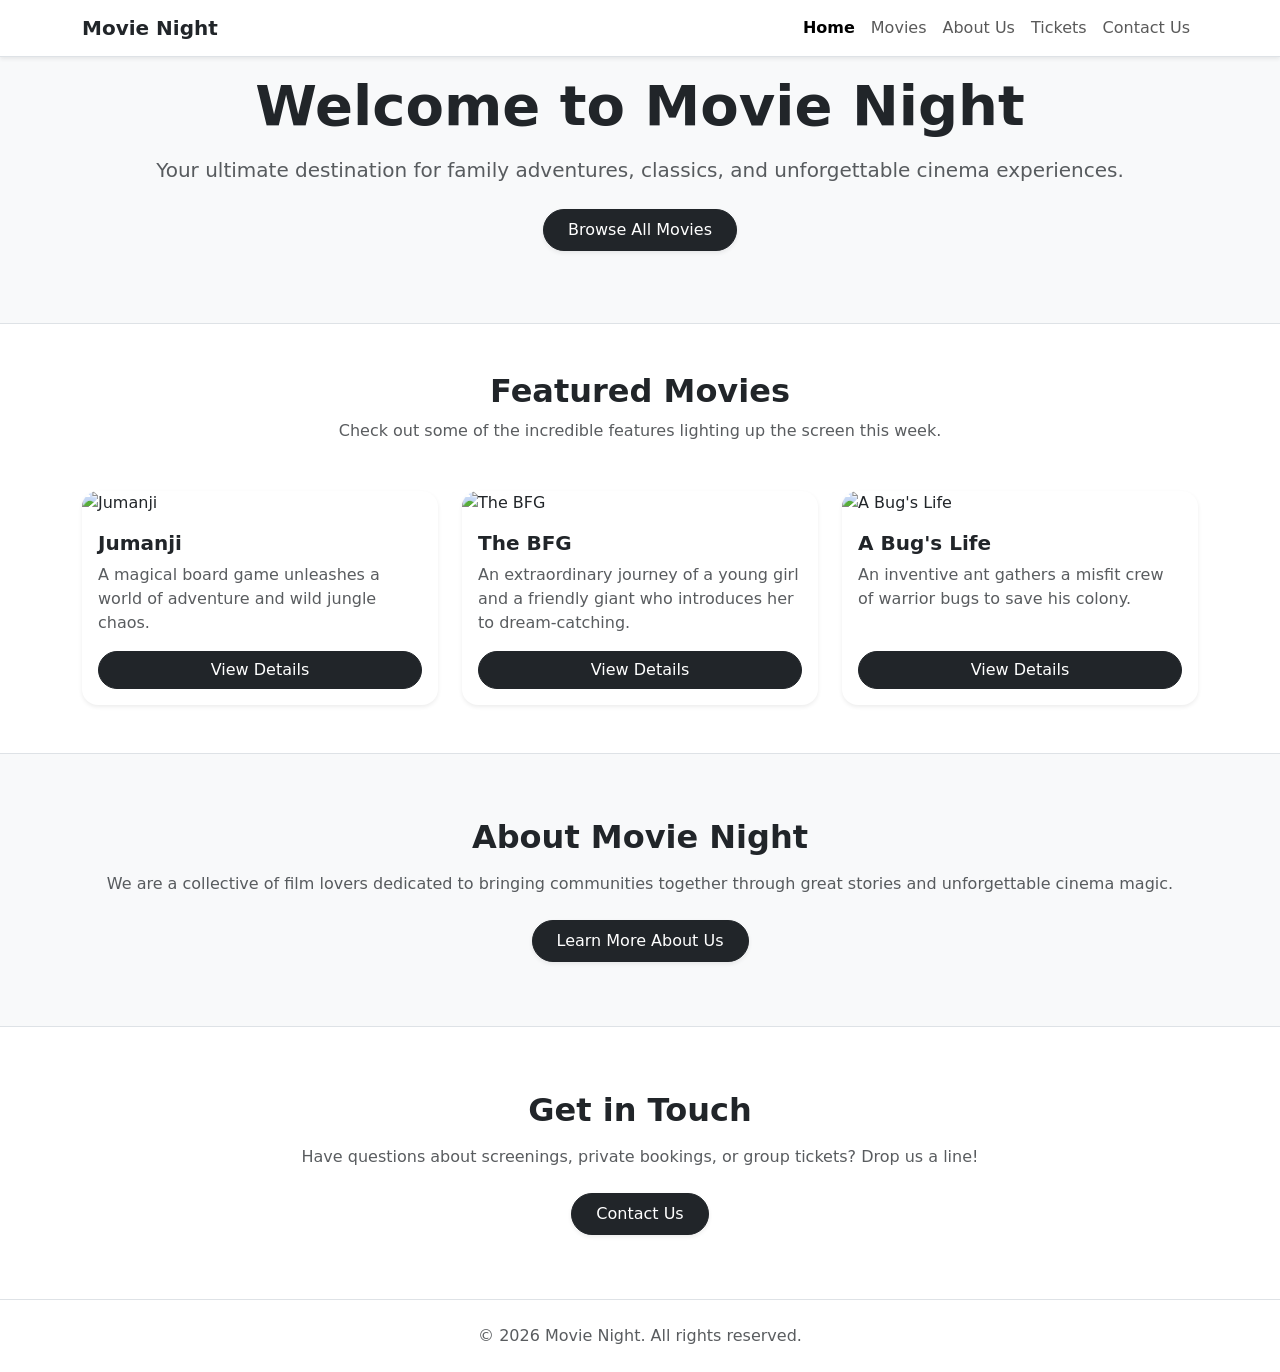
==== index.html @ 970b8ac4 "Add files via upload" ====
<!DOCTYPE html>
<html lang="en">
<head>
    <meta charset="UTF-8">
    <meta name="viewport" content="width=device-width, initial-scale=1.0">
    <title>Movie Night - Home</title>
    <link href="https://cdn.jsdelivr.net/npm/bootstrap@5.3.2/dist/css/bootstrap.min.css" rel="stylesheet">
    <link rel="stylesheet" href="css/styles.css">
</head>
<body class="bg-white text-dark">

    <header>
        <nav class="navbar navbar-expand-lg navbar-light bg-white border-bottom fixed-top shadow-sm">
            <div class="container">
                <a class="navbar-brand fw-bold text-dark" href="index.html"> Movie Night</a>
                <button class="navbar-toggler" type="button" data-bs-toggle="collapse" data-bs-target="#navbarNav" aria-controls="navbarNav" aria-expanded="false" aria-label="Toggle navigation">
                    <span class="navbar-toggler-icon"></span>
                </button>
                <div class="collapse navbar-collapse" id="navbarNav">
                    <ul class="navbar-nav ms-auto">
                        <li class="nav-item"><a class="nav-link active fw-semibold" href="index.html">Home</a></li>
                        <li class="nav-item"><a class="nav-link" href="movies.html">Movies</a></li>
                        <li class="nav-item"><a class="nav-link" href="about.html">About Us</a></li>
                        <li class="nav-item"><a class="nav-link" href="tickets.html">Tickets</a></li>
                        <li class="nav-item"><a class="nav-link" href="contactus.html">Contact Us</a></li>
                    </ul>
                </div>
            </div>
        </nav>
    </header>


    <main class="main-content-home">
        

        <section class="container-fluid bg-light py-5 text-center border-bottom position-relative overflow-hidden">
            <div class="container py-4 position-relative">
                <h1 class="display-4 fw-bold mb-3">Welcome to Movie Night</h1>
                <p class="lead text-muted mb-4">Your ultimate destination for family adventures, classics, and unforgettable cinema experiences.</p>
                <button type="button" class="btn btn-dark rounded-pill px-4 py-2 shadow-sm" onclick="location.href='movies.html'">Browse All Movies</button>
            </div>
        </section>


        <section class="container py-5">
            <div class="text-center mb-5">
                <h2 class="fw-bold">Featured Movies</h2>
                <p class="text-muted">Check out some of the incredible features lighting up the screen this week.</p>
            </div>
            <div class="row g-4">
                <div class="col-md-4">
                    <div class="card h-100 border-0 shadow-sm rounded-4 overflow-hidden">
                        <img src="images/jumanji.jpg" class="card-img-top movie-card-img" alt="Jumanji">
                        <div class="card-body d-flex flex-column">
                            <h5 class="card-title fw-bold">Jumanji</h5>
                            <p class="card-text text-muted">A magical board game unleashes a world of adventure and wild jungle chaos.</p>
                            <button type="button" class="btn btn-dark rounded-pill mt-auto" onclick="location.href='movies.html'">View Details</button>
                        </div>
                    </div>
                </div>
                <div class="col-md-4">
                    <div class="card h-100 border-0 shadow-sm rounded-4 overflow-hidden">
                        <img src="images/thebfg.jpg" class="card-img-top movie-card-img" alt="The BFG">
                        <div class="card-body d-flex flex-column">
                            <h5 class="card-title fw-bold">The BFG</h5>
                            <p class="card-text text-muted">An extraordinary journey of a young girl and a friendly giant who introduces her to dream-catching.</p>
                            <button type="button" class="btn btn-dark rounded-pill mt-auto" onclick="location.href='movies.html'">View Details</button>
                        </div>
                    </div>
                </div>
                <div class="col-md-4">
                    <div class="card h-100 border-0 shadow-sm rounded-4 overflow-hidden">
                        <img src="images/abuglife.jpg" class="card-img-top movie-card-img" alt="A Bug's Life">
                        <div class="card-body d-flex flex-column">
                            <h5 class="card-title fw-bold">A Bug's Life</h5>
                            <p class="card-text text-muted">An inventive ant gathers a misfit crew of warrior bugs to save his colony.</p>
                            <button type="button" class="btn btn-dark rounded-pill mt-auto" onclick="location.href='movies.html'">View Details</button>
                        </div>
                    </div>
                </div>
            </div>
        </section>

        <section class="bg-light py-5 border-top border-bottom">
            <div class="container text-center py-3">
                <h2 class="fw-bold mb-3">About Movie Night</h2>
                <p class="text-muted mx-auto mb-4 about-description">
                    We are a collective of film lovers dedicated to bringing communities together through great stories and unforgettable cinema magic.
                </p>
                <button type="button" class="btn btn-dark rounded-pill px-4 py-2 shadow-sm" onclick="location.href='about.html'">Learn More About Us</button>
            </div>
        </section>

        <section class="container py-5 text-center">
            <div class="py-3">
                <h2 class="fw-bold mb-3">Get in Touch</h2>
                <p class="text-muted mb-4">Have questions about screenings, private bookings, or group tickets? Drop us a line!</p>
                <button type="button" class="btn btn-dark rounded-pill px-4 py-2 shadow-sm" onclick="location.href='contactus.html'">Contact Us</button>
            </div>
        </section>

    </main>

    <footer class="bg-white text-dark text-center py-4 border-top">
        <div class="container">
            <p class="mb-0 text-muted">&copy; 2026 Movie Night. All rights reserved.</p>
        </div>
    </footer>

    <script src="https://code.jquery.com/jquery-3.7.1.min.js"></script>
    <script src="https://cdn.jsdelivr.net/npm/bootstrap@5.3.2/dist/js/bootstrap.bundle.min.js"></script>
    <script src="js/app.js"></script>
</body>
</html>
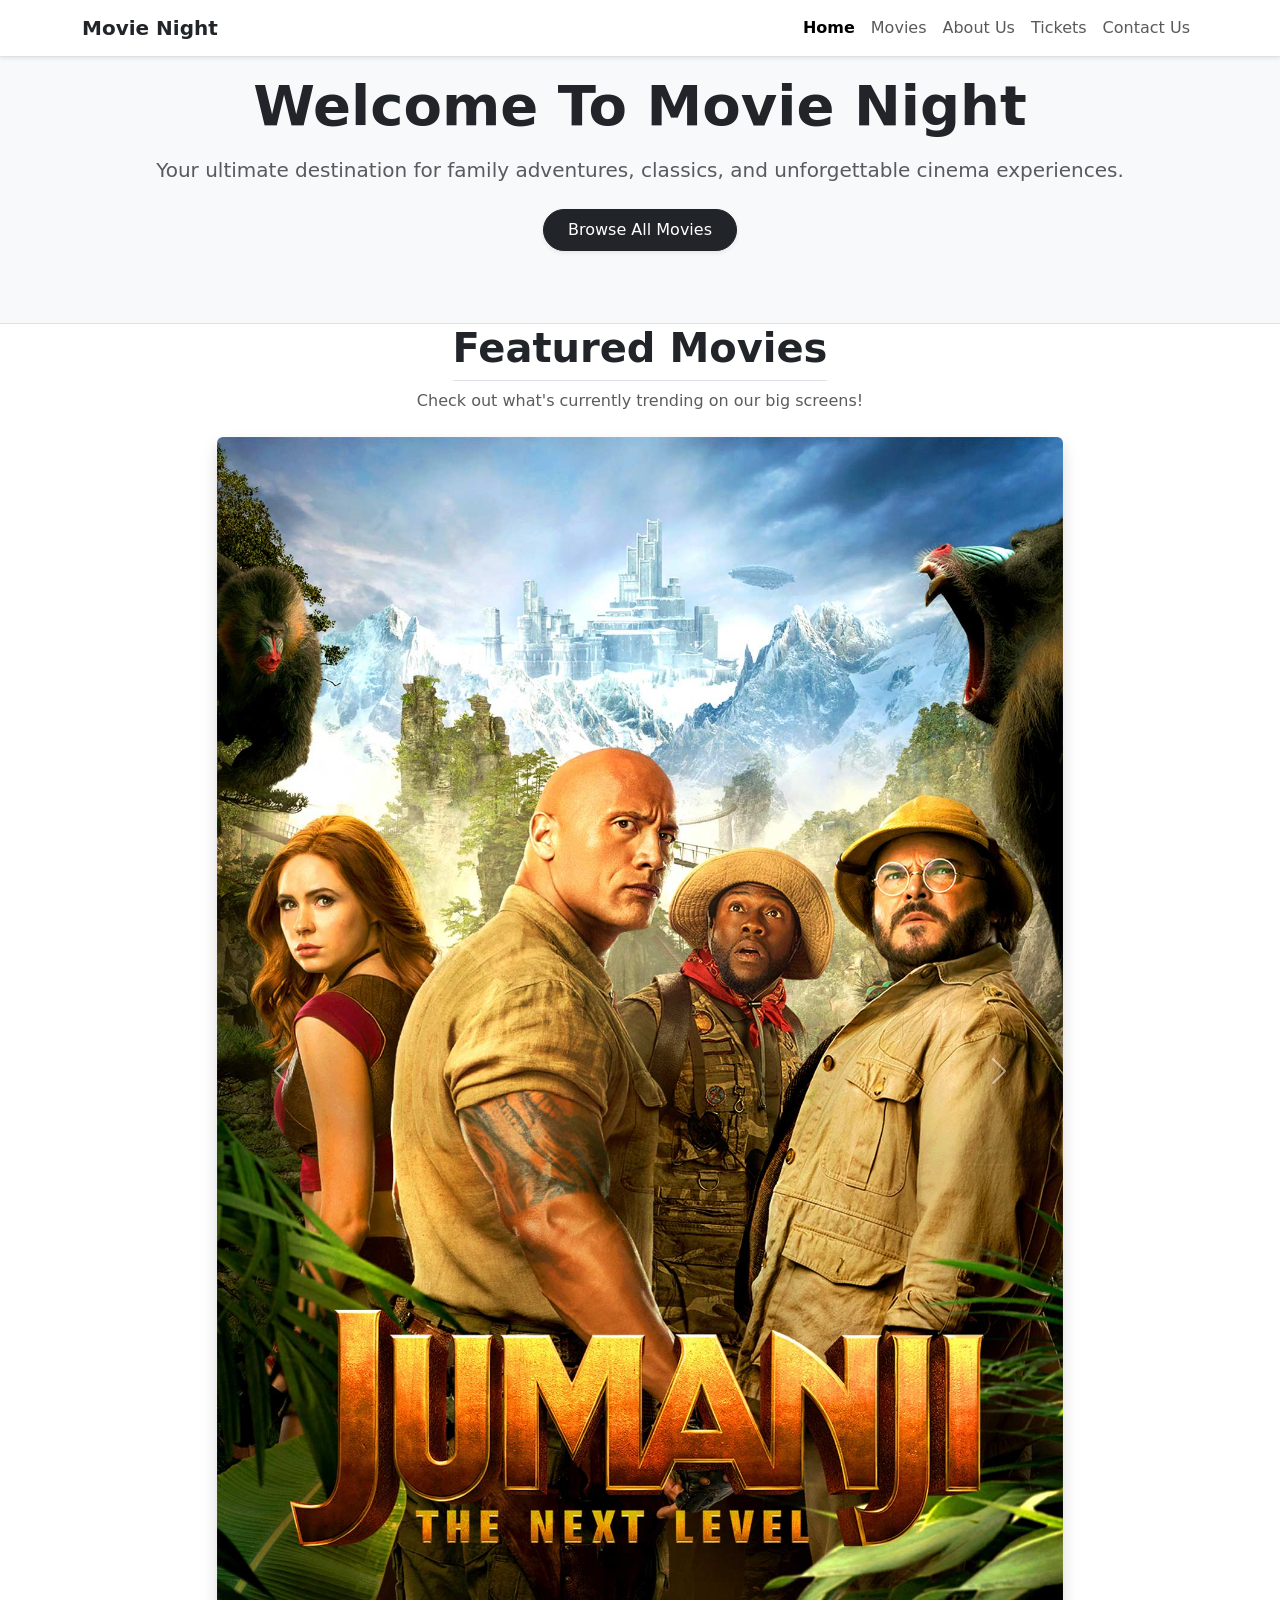
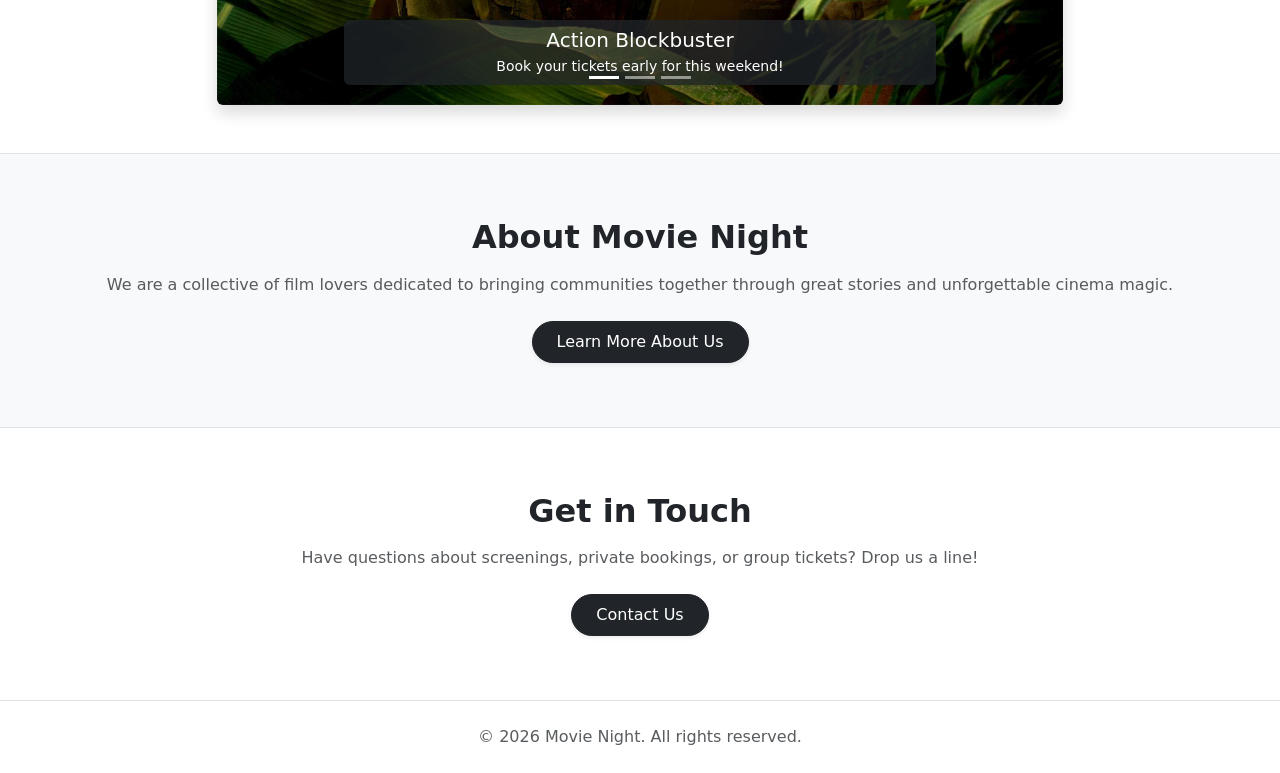
==== commit 9b20c04b: "Add files via upload" ====
--- a/index.html
+++ b/index.html
@@ -35,52 +35,63 @@
 
         <section class="container-fluid bg-light py-5 text-center border-bottom position-relative overflow-hidden">
             <div class="container py-4 position-relative">
-                <h1 class="display-4 fw-bold mb-3">Welcome to Movie Night</h1>
+                <h1 class="display-4 fw-bold mb-3"> Welcome To Movie Night</h1>
                 <p class="lead text-muted mb-4">Your ultimate destination for family adventures, classics, and unforgettable cinema experiences.</p>
                 <button type="button" class="btn btn-dark rounded-pill px-4 py-2 shadow-sm" onclick="location.href='movies.html'">Browse All Movies</button>
             </div>
         </section>
 
+        <section class="mb-5">
+    <div class="text-center mb-4">
+      <h2 class="display-6 fw-bold border-bottom pb-2 d-inline-block">Featured Movies</h2>
+      <p class="text-muted">Check out what's currently trending on our big screens!</p>
+    </div>
 
-        <section class="container py-5">
-            <div class="text-center mb-5">
-                <h2 class="fw-bold">Featured Movies</h2>
-                <p class="text-muted">Check out some of the incredible features lighting up the screen this week.</p>
+    <div class="row justify-content-center">
+      <div class="col-lg-8 col-md-10">
+        <div id="movieCarousel" class="carousel slide shadow rounded" data-bs-ride="carousel">
+          <div class="carousel-indicators">
+            <button type="button" data-bs-target="#movieCarousel" data-bs-slide-to="0" class="active" aria-current="true" aria-label="Slide 1"></button>
+            <button type="button" data-bs-target="#movieCarousel" data-bs-slide-to="1" aria-label="Slide 2"></button>
+            <button type="button" data-bs-target="#movieCarousel" data-bs-slide-to="2" aria-label="Slide 3"></button>
+          </div>
+          <div class="carousel-inner rounded">
+            <div class="carousel-item active">
+              <img src="images/jumanji.jpg" class="d-block w-100 carousel-img" alt="Featured Movie 1">
+              <div class="carousel-caption d-none d-md-block bg-dark bg-opacity-75 rounded p-2">
+                <h5 class="mb-1">Action Blockbuster</h5>
+                <p class="small mb-0">Book your tickets early for this weekend!</p>
+              </div>
             </div>
-            <div class="row g-4">
-                <div class="col-md-4">
-                    <div class="card h-100 border-0 shadow-sm rounded-4 overflow-hidden">
-                        <img src="images/jumanji.jpg" class="card-img-top movie-card-img" alt="Jumanji">
-                        <div class="card-body d-flex flex-column">
-                            <h5 class="card-title fw-bold">Jumanji</h5>
-                            <p class="card-text text-muted">A magical board game unleashes a world of adventure and wild jungle chaos.</p>
-                            <button type="button" class="btn btn-dark rounded-pill mt-auto" onclick="location.href='movies.html'">View Details</button>
-                        </div>
-                    </div>
-                </div>
-                <div class="col-md-4">
-                    <div class="card h-100 border-0 shadow-sm rounded-4 overflow-hidden">
-                        <img src="images/thebfg.jpg" class="card-img-top movie-card-img" alt="The BFG">
-                        <div class="card-body d-flex flex-column">
-                            <h5 class="card-title fw-bold">The BFG</h5>
-                            <p class="card-text text-muted">An extraordinary journey of a young girl and a friendly giant who introduces her to dream-catching.</p>
-                            <button type="button" class="btn btn-dark rounded-pill mt-auto" onclick="location.href='movies.html'">View Details</button>
-                        </div>
-                    </div>
-                </div>
-                <div class="col-md-4">
-                    <div class="card h-100 border-0 shadow-sm rounded-4 overflow-hidden">
-                        <img src="images/abuglife.jpg" class="card-img-top movie-card-img" alt="A Bug's Life">
-                        <div class="card-body d-flex flex-column">
-                            <h5 class="card-title fw-bold">A Bug's Life</h5>
-                            <p class="card-text text-muted">An inventive ant gathers a misfit crew of warrior bugs to save his colony.</p>
-                            <button type="button" class="btn btn-dark rounded-pill mt-auto" onclick="location.href='movies.html'">View Details</button>
-                        </div>
-                    </div>
-                </div>
+            <div class="carousel-item">
+              <img src="images/thebfg.jpg" class="d-block w-100 carousel-img" alt="Featured Movie 2">
+              <div class="carousel-caption d-none d-md-block bg-dark bg-opacity-75 rounded p-2">
+                <h5 class="mb-1">Family Movie Night</h5>
+                <p class="small mb-0">Bring the whole family for a wonderful evening.</p>
+              </div>
             </div>
+            <div class="carousel-item">
+              <img src="images/thenightmarebeforechristmas.jpg" class="d-block w-100 carousel-img" alt="Featured Movie 3">
+              <div class="carousel-caption d-none d-md-block bg-dark bg-opacity-75 rounded p-2">
+                <h5 class="mb-1">Late Night Thrillers</h5>
+                <p class="small mb-0">Catch our late-night suspense line-up.</p>
+              </div>
+            </div>
+          </div>
+          <button class="carousel-control-prev" type="button" data-bs-target="#movieCarousel" data-bs-slide-to="prev">
+            <span class="carousel-control-prev-icon" aria-hidden="true"></span>
+            <span class="visually-hidden">Previous</span>
+          </button>
+          <button class="carousel-control-next" type="button" data-bs-target="#movieCarousel" data-bs-slide-to="next">
+            <span class="carousel-control-next-icon" aria-hidden="true"></span>
+            <span class="visually-hidden">Next</span>
+          </button>
+        </div>
+      </div>
+    </div>
+  </section>
+
         </section>
-
         <section class="bg-light py-5 border-top border-bottom">
             <div class="container text-center py-3">
                 <h2 class="fw-bold mb-3">About Movie Night</h2>
